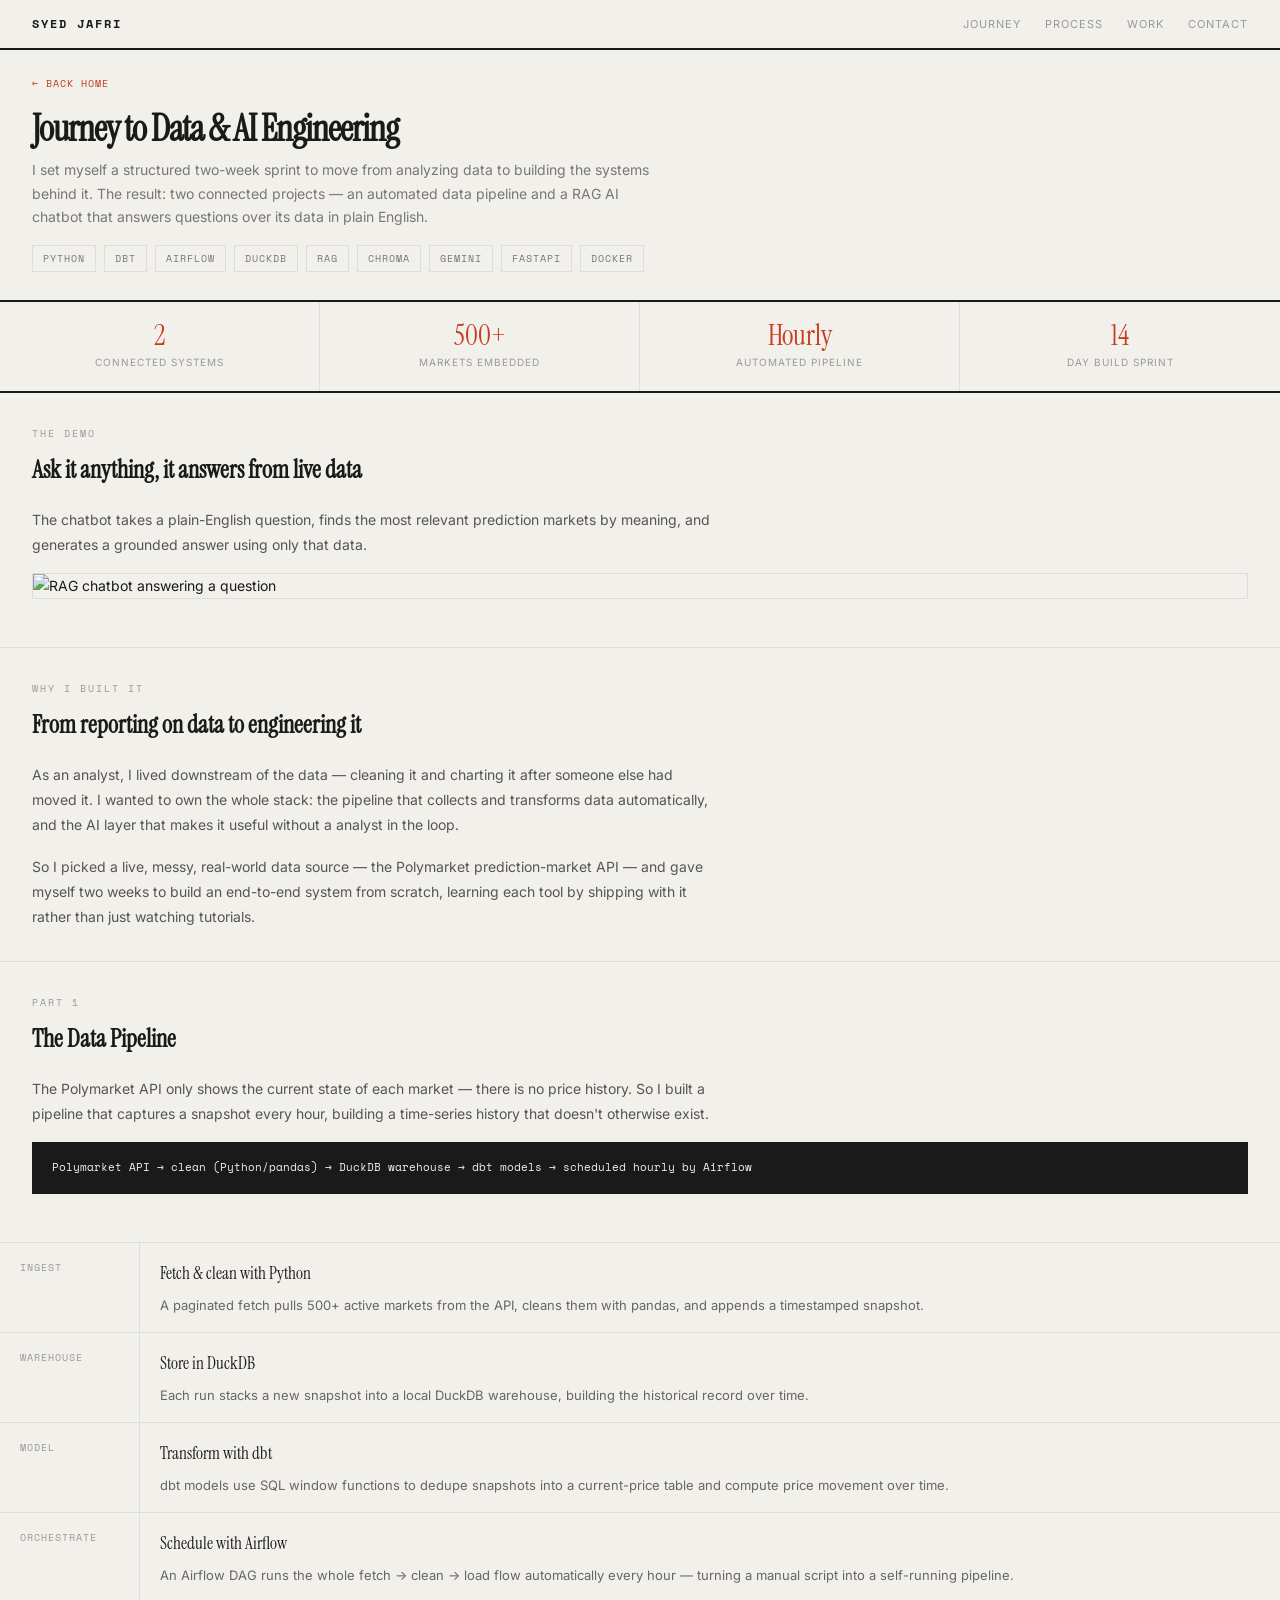
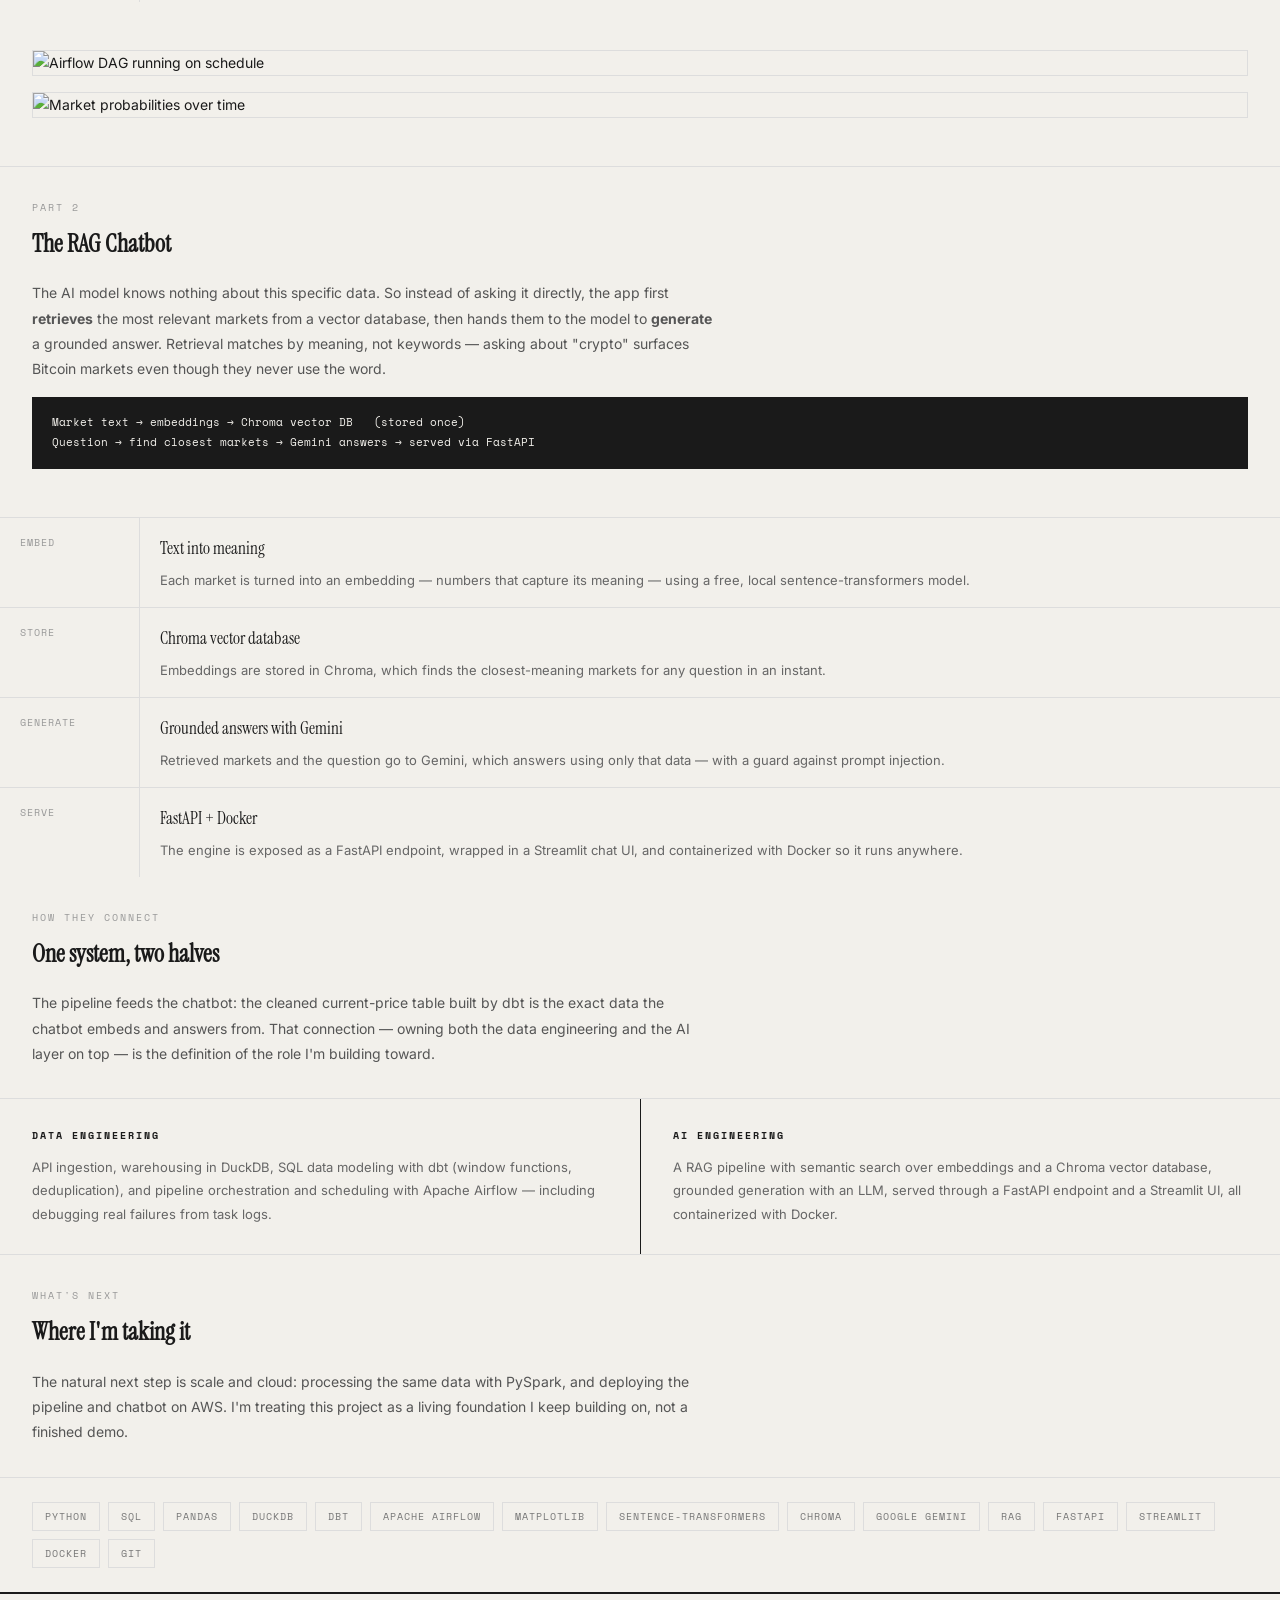
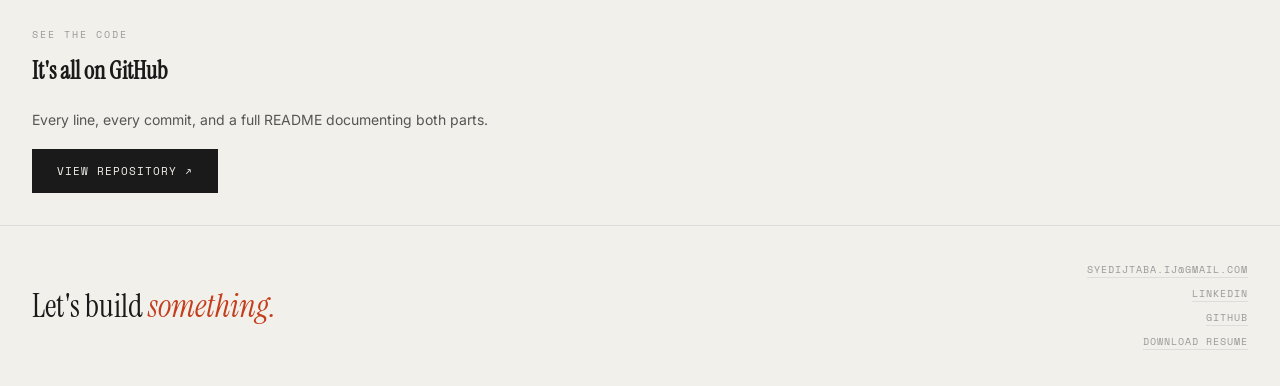
==== journey.html @ 1ba84ef0 "journey file added" ====
<!DOCTYPE html>
<html lang="en">
<head>
  <!-- Google tag (gtag.js) -->
  <script async src="https://www.googletagmanager.com/gtag/js?id=G-CS3M7WJYBJ"></script>
  <script>
    window.dataLayer = window.dataLayer || [];
    function gtag(){dataLayer.push(arguments);}
    gtag('js', new Date());
    gtag('config', 'G-CS3M7WJYBJ');
  </script>

  <meta charset="UTF-8">
  <meta name="viewport" content="width=device-width, initial-scale=1.0">
  <title>Syed Ijtaba Jafri | Journey to Data & AI Engineering</title>
  <meta name="description" content="How I built an end-to-end data pipeline and a RAG AI chatbot to move from data analyst to data & AI engineer.">
  <link rel="stylesheet" href="style.css">
</head>
<body>

<!-- NAV -->
<nav class="nav">
  <a href="index.html" class="nav-name">Syed Jafri</a>
  <div class="nav-links">
    <a href="journey.html">Journey</a>
    <a href="index.html#process">Process</a>
    <a href="index.html#work">Work</a>
    <a href="index.html#contact">Contact</a>
  </div>
</nav>

<!-- HERO -->
<div class="detail-hero">
  <a href="index.html" class="detail-back">&larr; Back home</a>
  <h1 class="detail-title">Journey to Data &amp; AI Engineering</h1>
  <p class="detail-subtitle">I set myself a structured two-week sprint to move from analyzing data to building the systems behind it. The result: two connected projects — an automated data pipeline and a RAG AI chatbot that answers questions over its data in plain English.</p>
  <div class="detail-tags">
    <span class="detail-tag">Python</span>
    <span class="detail-tag">dbt</span>
    <span class="detail-tag">Airflow</span>
    <span class="detail-tag">DuckDB</span>
    <span class="detail-tag">RAG</span>
    <span class="detail-tag">Chroma</span>
    <span class="detail-tag">Gemini</span>
    <span class="detail-tag">FastAPI</span>
    <span class="detail-tag">Docker</span>
  </div>
</div>

<!-- STATS BAR -->
<div class="detail-stats-bar">
  <div class="detail-stat">
    <div class="detail-stat-num">2</div>
    <div class="detail-stat-label">Connected systems</div>
  </div>
  <div class="detail-stat">
    <div class="detail-stat-num">500+</div>
    <div class="detail-stat-label">Markets embedded</div>
  </div>
  <div class="detail-stat">
    <div class="detail-stat-num">Hourly</div>
    <div class="detail-stat-label">Automated pipeline</div>
  </div>
  <div class="detail-stat">
    <div class="detail-stat-num">14</div>
    <div class="detail-stat-label">Day build sprint</div>
  </div>
</div>

<!-- DEMO -->
<div class="detail-section">
  <div class="detail-section-tag">The Demo</div>
  <h2 class="detail-section-title">Ask it anything, it answers from live data</h2>
  <p>The chatbot takes a plain-English question, finds the most relevant prediction markets by meaning, and generates a grounded answer using only that data.</p>
  <!-- Replace demo.gif with your screen recording of the chatbot answering -->
  <img src="demo.gif" alt="RAG chatbot answering a question" class="detail-image">
</div>

<!-- THE PROBLEM -->
<div class="detail-section">
  <div class="detail-section-tag">Why I Built It</div>
  <h2 class="detail-section-title">From reporting on data to engineering it</h2>
  <p>As an analyst, I lived downstream of the data — cleaning it and charting it after someone else had moved it. I wanted to own the whole stack: the pipeline that collects and transforms data automatically, and the AI layer that makes it useful without a analyst in the loop.</p>
  <p>So I picked a live, messy, real-world data source — the Polymarket prediction-market API — and gave myself two weeks to build an end-to-end system from scratch, learning each tool by shipping with it rather than just watching tutorials.</p>
</div>

<!-- PART 1 -->
<div class="detail-section">
  <div class="detail-section-tag">Part 1</div>
  <h2 class="detail-section-title">The Data Pipeline</h2>
  <p>The Polymarket API only shows the current state of each market — there is no price history. So I built a pipeline that captures a snapshot every hour, building a time-series history that doesn't otherwise exist.</p>
  <div class="code-block">Polymarket API  &rarr;  clean (Python/pandas)  &rarr;  DuckDB warehouse  &rarr;  dbt models  &rarr;  scheduled hourly by Airflow</div>
</div>

<div class="phase-grid">
  <div class="phase-item">
    <div class="phase-label">Ingest</div>
    <div class="phase-content">
      <div class="phase-title">Fetch &amp; clean with Python</div>
      <div class="phase-desc">A paginated fetch pulls 500+ active markets from the API, cleans them with pandas, and appends a timestamped snapshot.</div>
    </div>
  </div>
  <div class="phase-item">
    <div class="phase-label">Warehouse</div>
    <div class="phase-content">
      <div class="phase-title">Store in DuckDB</div>
      <div class="phase-desc">Each run stacks a new snapshot into a local DuckDB warehouse, building the historical record over time.</div>
    </div>
  </div>
  <div class="phase-item">
    <div class="phase-label">Model</div>
    <div class="phase-content">
      <div class="phase-title">Transform with dbt</div>
      <div class="phase-desc">dbt models use SQL window functions to dedupe snapshots into a current-price table and compute price movement over time.</div>
    </div>
  </div>
  <div class="phase-item">
    <div class="phase-label">Orchestrate</div>
    <div class="phase-content">
      <div class="phase-title">Schedule with Airflow</div>
      <div class="phase-desc">An Airflow DAG runs the whole fetch &rarr; clean &rarr; load flow automatically every hour — turning a manual script into a self-running pipeline.</div>
    </div>
  </div>
</div>

<div class="detail-section">
  <img src="screenshots/airflow_success.png" alt="Airflow DAG running on schedule" class="detail-image">
  <img src="analysis/price_chart.png" alt="Market probabilities over time" class="detail-image">
</div>

<!-- PART 2 -->
<div class="detail-section">
  <div class="detail-section-tag">Part 2</div>
  <h2 class="detail-section-title">The RAG Chatbot</h2>
  <p>The AI model knows nothing about this specific data. So instead of asking it directly, the app first <strong>retrieves</strong> the most relevant markets from a vector database, then hands them to the model to <strong>generate</strong> a grounded answer. Retrieval matches by meaning, not keywords — asking about "crypto" surfaces Bitcoin markets even though they never use the word.</p>
  <div class="code-block">Market text &rarr; embeddings &rarr; Chroma vector DB&nbsp;&nbsp;&nbsp;(stored once)<br>Question &rarr; find closest markets &rarr; Gemini answers &rarr; served via FastAPI</div>
</div>

<div class="phase-grid">
  <div class="phase-item">
    <div class="phase-label">Embed</div>
    <div class="phase-content">
      <div class="phase-title">Text into meaning</div>
      <div class="phase-desc">Each market is turned into an embedding — numbers that capture its meaning — using a free, local sentence-transformers model.</div>
    </div>
  </div>
  <div class="phase-item">
    <div class="phase-label">Store</div>
    <div class="phase-content">
      <div class="phase-title">Chroma vector database</div>
      <div class="phase-desc">Embeddings are stored in Chroma, which finds the closest-meaning markets for any question in an instant.</div>
    </div>
  </div>
  <div class="phase-item">
    <div class="phase-label">Generate</div>
    <div class="phase-content">
      <div class="phase-title">Grounded answers with Gemini</div>
      <div class="phase-desc">Retrieved markets and the question go to Gemini, which answers using only that data — with a guard against prompt injection.</div>
    </div>
  </div>
  <div class="phase-item">
    <div class="phase-label">Serve</div>
    <div class="phase-content">
      <div class="phase-title">FastAPI + Docker</div>
      <div class="phase-desc">The engine is exposed as a FastAPI endpoint, wrapped in a Streamlit chat UI, and containerized with Docker so it runs anywhere.</div>
    </div>
  </div>
</div>

<!-- THE CONNECTION -->
<div class="detail-section">
  <div class="detail-section-tag">How They Connect</div>
  <h2 class="detail-section-title">One system, two halves</h2>
  <p>The pipeline feeds the chatbot: the cleaned current-price table built by dbt is the exact data the chatbot embeds and answers from. That connection — owning both the data engineering and the AI layer on top — is the definition of the role I'm building toward.</p>
</div>

<!-- WHAT I LEARNED -->
<div class="detail-columns">
  <div class="detail-col">
    <div class="detail-col-head">Data Engineering</div>
    <p>API ingestion, warehousing in DuckDB, SQL data modeling with dbt (window functions, deduplication), and pipeline orchestration and scheduling with Apache Airflow — including debugging real failures from task logs.</p>
  </div>
  <div class="detail-col-divider"></div>
  <div class="detail-col">
    <div class="detail-col-head">AI Engineering</div>
    <p>A RAG pipeline with semantic search over embeddings and a Chroma vector database, grounded generation with an LLM, served through a FastAPI endpoint and a Streamlit UI, all containerized with Docker.</p>
  </div>
</div>

<!-- WHAT'S NEXT -->
<div class="detail-section">
  <div class="detail-section-tag">What's Next</div>
  <h2 class="detail-section-title">Where I'm taking it</h2>
  <p>The natural next step is scale and cloud: processing the same data with PySpark, and deploying the pipeline and chatbot on AWS. I'm treating this project as a living foundation I keep building on, not a finished demo.</p>
</div>

<!-- TECH STACK -->
<div class="tech-stack">
  <span class="tech-tag">Python</span>
  <span class="tech-tag">SQL</span>
  <span class="tech-tag">pandas</span>
  <span class="tech-tag">DuckDB</span>
  <span class="tech-tag">dbt</span>
  <span class="tech-tag">Apache Airflow</span>
  <span class="tech-tag">Matplotlib</span>
  <span class="tech-tag">sentence-transformers</span>
  <span class="tech-tag">Chroma</span>
  <span class="tech-tag">Google Gemini</span>
  <span class="tech-tag">RAG</span>
  <span class="tech-tag">FastAPI</span>
  <span class="tech-tag">Streamlit</span>
  <span class="tech-tag">Docker</span>
  <span class="tech-tag">Git</span>
</div>

<!-- CTA / LINK -->
<div class="detail-section">
  <div class="detail-section-tag">See The Code</div>
  <h2 class="detail-section-title">It's all on GitHub</h2>
  <p>Every line, every commit, and a full README documenting both parts.</p>
  <a href="https://github.com/syed-j/polymarket-pipeline" class="btn primary" target="_blank">View repository &#8599;</a>
</div>

<!-- CONTACT -->
<footer class="footer" id="contact">
  <div class="footer-headline">Let's build <em>something.</em></div>
  <div class="footer-links">
    <a href="mailto:syedijtaba.ij@gmail.com">syedijtaba.ij@gmail.com</a><br>
    <a href="https://linkedin.com/in/ijtabajafri" target="_blank">LinkedIn</a><br>
    <a href="https://github.com/syed-j" target="_blank">GitHub</a><br>
    <a href="Syed_Resume_new.pdf" target="_blank">Download resume</a>
  </div>
</footer>

</body>
</html>
---- style.css ----
@import url('https://fonts.googleapis.com/css2?family=Instrument+Serif:ital@0;1&family=Space+Mono:wght@400;700&family=Inter:wght@400;500;600&display=swap');

*, *::before, *::after {
  margin: 0;
  padding: 0;
  box-sizing: border-box;
}

:root {
  --bg: #f2f0eb;
  --text: #1a1a1a;
  --accent: #c43e1c;
  --muted: #777;
  --faint: #999;
  --ghost: #ccc;
  --border: #1a1a1a;
  --border-light: #ddd;
  --card-bg: #fff;
  --serif: 'Instrument Serif', serif;
  --mono: 'Space Mono', monospace;
  --sans: 'Inter', system-ui, sans-serif;
}

html {
  scroll-behavior: smooth;
}

body {
  background: var(--bg);
  color: var(--text);
  font-family: var(--sans);
  font-size: 14px;
  line-height: 1.7;
  -webkit-font-smoothing: antialiased;
}

a {
  color: inherit;
  text-decoration: none;
}

img {
  max-width: 100%;
  display: block;
}

/* NAV */
.nav {
  display: flex;
  justify-content: space-between;
  align-items: center;
  padding: 14px 32px;
  border-bottom: 2px solid var(--border);
  position: sticky;
  top: 0;
  background: var(--bg);
  z-index: 100;
}

.nav-name {
  font-family: var(--mono);
  font-size: 12px;
  font-weight: 700;
  text-transform: uppercase;
  letter-spacing: 2px;
}

.nav-links {
  display: flex;
  gap: 24px;
}

.nav-links a {
  font-family: var(--sans);
  font-size: 11px;
  color: var(--faint);
  text-transform: uppercase;
  letter-spacing: 1px;
  transition: color 0.2s;
}

.nav-links a:hover {
  color: var(--text);
}

/* HERO */
.hero {
  display: grid;
  grid-template-columns: 5fr 1px 2fr;
  border-bottom: 2px solid var(--border);
}

.hero-main {
  padding: 60px 32px 50px;
}

.hero-divider {
  background: var(--border);
}

.hero-sidebar {
  padding: 28px;
  display: flex;
  flex-direction: column;
  justify-content: center;
}

.hero-kicker {
  font-family: var(--mono);
  font-size: 10px;
  color: var(--accent);
  text-transform: uppercase;
  letter-spacing: 3px;
  margin-bottom: 14px;
}

.hero-headline {
  font-family: var(--serif);
  font-size: 56px;
  font-weight: 400;
  line-height: 1.05;
  letter-spacing: -2px;
  margin-bottom: 18px;
}

.hero-headline em {
  font-style: italic;
  color: var(--accent);
}

.hero-desc {
  font-size: 14px;
  color: var(--muted);
  line-height: 1.8;
  max-width: 480px;
  margin-bottom: 28px;
}

.hero-btns {
  display: flex;
  gap: 12px;
}

.btn {
  font-family: var(--mono);
  font-size: 11px;
  text-transform: uppercase;
  letter-spacing: 1px;
  padding: 12px 24px;
  border: 1.5px solid var(--border);
  background: none;
  color: var(--text);
  cursor: pointer;
  transition: background 0.2s, color 0.2s;
  text-decoration: none;
  display: inline-block;
}

.btn:hover {
  background: var(--text);
  color: var(--bg);
}

.btn.primary {
  background: var(--text);
  color: var(--bg);
}

.btn.primary:hover {
  background: var(--accent);
  border-color: var(--accent);
}

.hero-stat {
  padding: 16px 0;
  border-bottom: 0.5px solid var(--border-light);
}

.hero-stat:last-child {
  border-bottom: none;
}

.hero-stat-num {
  font-family: var(--serif);
  font-size: 32px;
  line-height: 1;
}

.hero-stat-label {
  font-family: var(--sans);
  font-size: 10px;
  color: var(--faint);
  text-transform: uppercase;
  letter-spacing: 1.5px;
  margin-top: 3px;
}

/* MARQUEE */
.marquee {
  overflow: hidden;
  padding: 11px 0;
  border-bottom: 2px solid var(--border);
  white-space: nowrap;
  background: var(--text);
}

.marquee-inner {
  display: inline-block;
  animation: marquee-scroll 25s linear infinite;
  font-family: var(--mono);
  font-size: 11px;
  color: var(--bg);
  letter-spacing: 3px;
  text-transform: uppercase;
  opacity: 0.6;
}

@keyframes marquee-scroll {
  0% { transform: translateX(0); }
  100% { transform: translateX(-50%); }
}

/* SECTIONS */
.section {
  border-bottom: 2px solid var(--border);
}

.section-head {
  display: flex;
  justify-content: space-between;
  align-items: baseline;
  padding: 16px 32px;
  border-bottom: 0.5px solid var(--border-light);
}

.section-num {
  font-family: var(--mono);
  font-size: 10px;
  color: var(--faint);
  text-transform: uppercase;
  letter-spacing: 2px;
}

.section-title {
  font-family: var(--serif);
  font-size: 24px;
}

/* PROCESS */
.process-grid {
  display: grid;
  grid-template-columns: repeat(4, 1fr);
}

.process-step {
  padding: 22px 20px;
  border-right: 1px solid var(--border-light);
}

.process-step:last-child {
  border-right: none;
}

.process-num {
  font-family: var(--serif);
  font-size: 52px;
  color: var(--bg);
  -webkit-text-stroke: 1px var(--ghost);
  line-height: 1;
  margin-bottom: 6px;
}

.process-name {
  font-family: var(--mono);
  font-size: 11px;
  font-weight: 700;
  text-transform: uppercase;
  letter-spacing: 1px;
  margin-bottom: 6px;
}

.process-tools {
  font-size: 11px;
  color: var(--faint);
  line-height: 1.8;
}

/* IMPACT ROW */
.impact-row {
  display: grid;
  grid-template-columns: 1fr 1px 2fr;
  border-top: 1px solid var(--border-light);
}

.impact-stats {
  display: grid;
  grid-template-columns: 1fr 1fr;
}

.impact-divider {
  background: var(--border);
}

.impact-stat {
  padding: 18px 20px;
  border-right: 0.5px solid var(--border-light);
  border-bottom: 0.5px solid var(--border-light);
}

.impact-stat-num {
  font-family: var(--serif);
  font-size: 28px;
  color: var(--accent);
}

.impact-stat-label {
  font-family: var(--sans);
  font-size: 9px;
  color: var(--faint);
  text-transform: uppercase;
  letter-spacing: 1.5px;
  margin-top: 2px;
}

.impact-text {
  padding: 20px 24px;
  display: flex;
  align-items: center;
}

.impact-text p {
  font-size: 13px;
  color: #666;
  line-height: 1.8;
}

.impact-text strong {
  color: var(--accent);
  font-weight: 600;
}

/* PROJECT LIST */
.project-item {
  display: grid;
  grid-template-columns: 40px 1fr 180px 80px 30px;
  align-items: center;
  padding: 16px 32px;
  border-bottom: 0.5px solid var(--border-light);
  transition: background 0.15s, padding-left 0.15s;
  text-decoration: none;
  color: var(--text);
}

.project-item:hover {
  background: rgba(0, 0, 0, 0.02);
  padding-left: 40px;
}

.proj-idx {
  font-family: var(--mono);
  font-size: 11px;
  color: var(--ghost);
}

.proj-name {
  font-family: var(--serif);
  font-size: 18px;
}

.proj-tags {
  font-family: var(--mono);
  font-size: 10px;
  color: #aaa;
  text-align: right;
}

.proj-year {
  font-family: var(--sans);
  font-size: 11px;
  color: var(--ghost);
  text-align: right;
}

.proj-arrow {
  color: var(--accent);
  font-size: 16px;
  text-align: right;
  transition: transform 0.2s;
}

.project-item:hover .proj-arrow {
  transform: translate(3px, -3px);
}

/* FOOTER / CONTACT */
.footer {
  padding: 32px;
  display: flex;
  justify-content: space-between;
  align-items: center;
}

.footer-headline {
  font-family: var(--serif);
  font-size: 32px;
}

.footer-headline em {
  font-style: italic;
  color: var(--accent);
}

.footer-links {
  font-family: var(--mono);
  font-size: 10px;
  color: var(--faint);
  text-align: right;
  line-height: 2.4;
  text-transform: uppercase;
  letter-spacing: 1px;
}

.footer-links a {
  border-bottom: 1px solid var(--border-light);
  transition: border-color 0.2s, color 0.2s;
}

.footer-links a:hover {
  color: var(--accent);
  border-color: var(--accent);
}

/* ===========================
   PROJECT DETAIL PAGES
   =========================== */

.detail-hero {
  padding: 20px 32px 28px;
  border-bottom: 2px solid var(--border);
}

.detail-back {
  font-family: var(--mono);
  font-size: 10px;
  color: var(--accent);
  text-transform: uppercase;
  letter-spacing: 1px;
  display: inline-flex;
  align-items: center;
  gap: 6px;
  margin-bottom: 16px;
  transition: gap 0.2s;
}

.detail-back:hover {
  gap: 10px;
}

.detail-title {
  font-family: var(--serif);
  font-size: 36px;
  letter-spacing: -1px;
  margin-bottom: 8px;
  line-height: 1.15;
}

.detail-subtitle {
  font-size: 14px;
  color: var(--muted);
  line-height: 1.7;
  max-width: 640px;
  margin-bottom: 16px;
}

.detail-meta {
  font-family: var(--mono);
  font-size: 10px;
  color: #aaa;
  display: flex;
  flex-wrap: wrap;
  gap: 16px;
}

.detail-tags {
  display: flex;
  flex-wrap: wrap;
  gap: 8px;
  margin-top: 16px;
}

.detail-tag {
  font-family: var(--mono);
  font-size: 10px;
  padding: 4px 10px;
  border: 1px solid var(--border-light);
  text-transform: uppercase;
  letter-spacing: 1px;
  color: var(--muted);
}

/* Stats bar */
.detail-stats-bar {
  display: grid;
  grid-template-columns: repeat(auto-fit, minmax(100px, 1fr));
  border-bottom: 2px solid var(--border);
}

.detail-stat {
  padding: 20px 24px;
  border-right: 0.5px solid var(--border-light);
  text-align: center;
}

.detail-stat:last-child {
  border-right: none;
}

.detail-stat-num {
  font-family: var(--serif);
  font-size: 28px;
  color: var(--accent);
  line-height: 1;
}

.detail-stat-label {
  font-size: 10px;
  color: var(--faint);
  text-transform: uppercase;
  letter-spacing: 1px;
  margin-top: 4px;
}

/* Content sections */
.detail-section {
  padding: 32px;
  border-bottom: 0.5px solid var(--border-light);
}

.detail-section:last-child {
  border-bottom: 2px solid var(--border);
}

.detail-section-tag {
  font-family: var(--mono);
  font-size: 10px;
  color: var(--faint);
  text-transform: uppercase;
  letter-spacing: 2px;
  margin-bottom: 8px;
}

.detail-section-title {
  font-family: var(--serif);
  font-size: 24px;
  margin-bottom: 16px;
}

.detail-section p {
  font-size: 14px;
  color: #555;
  line-height: 1.8;
  max-width: 680px;
  margin-bottom: 16px;
}

.detail-section p:last-child {
  margin-bottom: 0;
}

/* Two column layout */
.detail-columns {
  display: grid;
  grid-template-columns: 1fr 1px 1fr;
  border-bottom: 0.5px solid var(--border-light);
}

.detail-col {
  padding: 28px 32px;
}

.detail-col-divider {
  background: var(--border);
}

.detail-col-head {
  font-family: var(--mono);
  font-size: 10px;
  font-weight: 700;
  text-transform: uppercase;
  letter-spacing: 2px;
  margin-bottom: 12px;
}

.detail-col p {
  font-size: 13px;
  color: #666;
  line-height: 1.8;
}

/* Tables */
.detail-table {
  width: 100%;
  border-collapse: collapse;
  font-size: 13px;
  margin: 16px 0;
}

.detail-table th {
  font-family: var(--mono);
  font-size: 10px;
  text-transform: uppercase;
  letter-spacing: 1px;
  text-align: left;
  padding: 10px 12px;
  border-bottom: 1.5px solid var(--border);
  color: var(--faint);
  font-weight: 400;
}

.detail-table td {
  padding: 10px 12px;
  border-bottom: 0.5px solid var(--border-light);
  color: #555;
}

.detail-table tr:last-child td {
  border-bottom: none;
}

/* Timeline / phases */
.phase-grid {
  display: grid;
  gap: 0;
}

.phase-item {
  display: grid;
  grid-template-columns: 140px 1fr;
  border-bottom: 0.5px solid var(--border-light);
}

.phase-item:last-child {
  border-bottom: none;
}

.phase-label {
  padding: 16px 20px;
  border-right: 1px solid var(--border-light);
  font-family: var(--mono);
  font-size: 10px;
  color: var(--faint);
  text-transform: uppercase;
  letter-spacing: 1px;
}

.phase-content {
  padding: 16px 20px;
}

.phase-title {
  font-family: var(--serif);
  font-size: 17px;
  margin-bottom: 6px;
}

.phase-desc {
  font-size: 13px;
  color: #666;
  line-height: 1.7;
}

/* Insight cards */
.insights-grid {
  display: grid;
  grid-template-columns: 1fr 1fr;
  gap: 0;
}

.insight {
  padding: 24px;
  border-right: 0.5px solid var(--border-light);
  border-bottom: 0.5px solid var(--border-light);
}

.insight:nth-child(2n) {
  border-right: none;
}

.insight-title {
  font-family: var(--serif);
  font-size: 17px;
  margin-bottom: 8px;
}

.insight-text {
  font-size: 13px;
  color: #666;
  line-height: 1.7;
}

/* Persona / feature cards */
.card-grid {
  display: grid;
  grid-template-columns: repeat(auto-fit, minmax(140px, 1fr));
  gap: 0;
}

.card {
  padding: 20px;
  border-right: 0.5px solid var(--border-light);
  border-bottom: 0.5px solid var(--border-light);
}

.card:last-child {
  border-right: none;
}

.card-title {
  font-family: var(--mono);
  font-size: 11px;
  font-weight: 700;
  text-transform: uppercase;
  letter-spacing: 1px;
  margin-bottom: 8px;
}

.card-label {
  font-size: 10px;
  color: var(--accent);
  text-transform: uppercase;
  letter-spacing: 1px;
  margin-bottom: 10px;
}

.card-detail {
  font-size: 12px;
  color: #666;
  line-height: 1.6;
}

/* Code blocks */
.code-block {
  font-family: var(--mono);
  font-size: 11px;
  background: var(--text);
  color: var(--bg);
  padding: 16px 20px;
  line-height: 1.8;
  overflow-x: auto;
  margin: 16px 0;
}

/* Progress bars (policy adoption etc) */
.bar-item {
  display: grid;
  grid-template-columns: 200px 1fr 60px;
  align-items: center;
  gap: 12px;
  padding: 6px 0;
  border-bottom: 0.5px solid var(--border-light);
}

.bar-label {
  font-size: 12px;
  color: #555;
}

.bar-track {
  height: 6px;
  background: var(--border-light);
  position: relative;
}

.bar-fill {
  height: 100%;
  background: var(--accent);
}

.bar-value {
  font-family: var(--mono);
  font-size: 11px;
  color: var(--faint);
  text-align: right;
}

/* Dashboard images */
.detail-image {
  width: 100%;
  border: 1px solid var(--border-light);
  margin: 16px 0;
}

/* Models comparison */
.model-grid {
  display: grid;
  grid-template-columns: repeat(3, 1fr);
  gap: 0;
}

.model-card {
  padding: 24px;
  border-right: 0.5px solid var(--border-light);
}

.model-card:last-child {
  border-right: none;
}

.model-card.selected {
  border-top: 3px solid var(--accent);
}

.model-name {
  font-family: var(--serif);
  font-size: 17px;
  margin-bottom: 4px;
}

.model-score {
  font-family: var(--serif);
  font-size: 28px;
  color: var(--accent);
  margin-bottom: 8px;
}

.model-desc {
  font-size: 12px;
  color: #666;
  line-height: 1.6;
}

/* Prediction ranking */
.rank-item {
  display: grid;
  grid-template-columns: 40px 1fr 100px;
  align-items: center;
  padding: 14px 20px;
  border-bottom: 0.5px solid var(--border-light);
}

.rank-pos {
  font-family: var(--serif);
  font-size: 24px;
  color: var(--ghost);
}

.rank-name {
  font-family: var(--serif);
  font-size: 18px;
}

.rank-value {
  font-family: var(--mono);
  font-size: 12px;
  color: var(--accent);
  text-align: right;
}

/* Tech stack footer */
.tech-stack {
  padding: 24px 32px;
  display: flex;
  flex-wrap: wrap;
  gap: 8px;
  border-bottom: 2px solid var(--border);
}

.tech-tag {
  font-family: var(--mono);
  font-size: 10px;
  padding: 5px 12px;
  border: 1px solid var(--border-light);
  text-transform: uppercase;
  letter-spacing: 1px;
  color: var(--muted);
}

/* KPI cards */
.kpi-grid {
  display: grid;
  grid-template-columns: repeat(auto-fit, minmax(200px, 1fr));
  gap: 0;
}

.kpi {
  padding: 24px;
  border-right: 0.5px solid var(--border-light);
  border-bottom: 0.5px solid var(--border-light);
}

.kpi:last-child {
  border-right: none;
}

.kpi-label {
  font-family: var(--mono);
  font-size: 10px;
  color: var(--faint);
  text-transform: uppercase;
  letter-spacing: 1px;
  margin-bottom: 6px;
}

.kpi-title {
  font-family: var(--serif);
  font-size: 17px;
  margin-bottom: 8px;
}

.kpi-desc {
  font-size: 12px;
  color: #666;
  line-height: 1.6;
  margin-bottom: 10px;
}

.kpi-formula {
  font-family: var(--mono);
  font-size: 10px;
  color: var(--faint);
  padding: 8px 12px;
  background: rgba(0,0,0,0.03);
  border-left: 2px solid var(--accent);
}

/* Division / category stats */
.stat-row {
  display: grid;
  grid-template-columns: 1fr 100px 60px;
  align-items: center;
  padding: 10px 20px;
  border-bottom: 0.5px solid var(--border-light);
}

.stat-row:last-child {
  border-bottom: none;
}

.stat-name {
  font-size: 13px;
  color: #555;
}

.stat-value {
  font-family: var(--mono);
  font-size: 13px;
  color: var(--text);
  text-align: right;
}

.stat-pct {
  font-family: var(--mono);
  font-size: 11px;
  color: var(--faint);
  text-align: right;
}

/* Responsive */
@media (max-width: 768px) {
  .hero {
    grid-template-columns: 1fr;
  }

  .hero-divider {
    height: 1px;
    width: 100%;
  }

  .hero-sidebar {
    flex-direction: row;
    flex-wrap: wrap;
    gap: 16px;
    padding: 20px 32px;
    border-top: 2px solid var(--border);
  }

  .hero-stat {
    border-bottom: none;
    padding: 0;
  }

  .hero-headline {
    font-size: 36px;
    letter-spacing: -1px;
  }

  .process-grid {
    grid-template-columns: 1fr 1fr;
  }

  .process-step {
    border-bottom: 1px solid var(--border-light);
  }

  .impact-row {
    grid-template-columns: 1fr;
  }

  .impact-divider {
    height: 1px;
    width: 100%;
  }

  .project-item {
    grid-template-columns: 30px 1fr 30px;
    padding: 14px 20px;
  }

  .proj-tags,
  .proj-year {
    display: none;
  }

  .section-head {
    padding: 14px 20px;
  }

  .detail-columns {
    grid-template-columns: 1fr;
  }

  .detail-col-divider {
    height: 1px;
    width: 100%;
  }

  .insights-grid {
    grid-template-columns: 1fr;
  }

  .model-grid {
    grid-template-columns: 1fr;
  }

  .card-grid {
    grid-template-columns: 1fr 1fr;
  }

  .footer {
    flex-direction: column;
    gap: 20px;
    text-align: center;
  }

  .footer-links {
    text-align: center;
  }

  .nav {
    padding: 12px 20px;
  }

  .hero-main {
    padding: 40px 20px 32px;
  }

  .detail-hero {
    padding: 16px 20px 24px;
  }

  .detail-title {
    font-size: 28px;
  }

  .detail-section {
    padding: 24px 20px;
  }

  .detail-stats-bar {
    grid-template-columns: repeat(2, 1fr);
  }

  .bar-item {
    grid-template-columns: 1fr 60px;
  }

  .bar-label {
    grid-column: 1 / -1;
  }
}
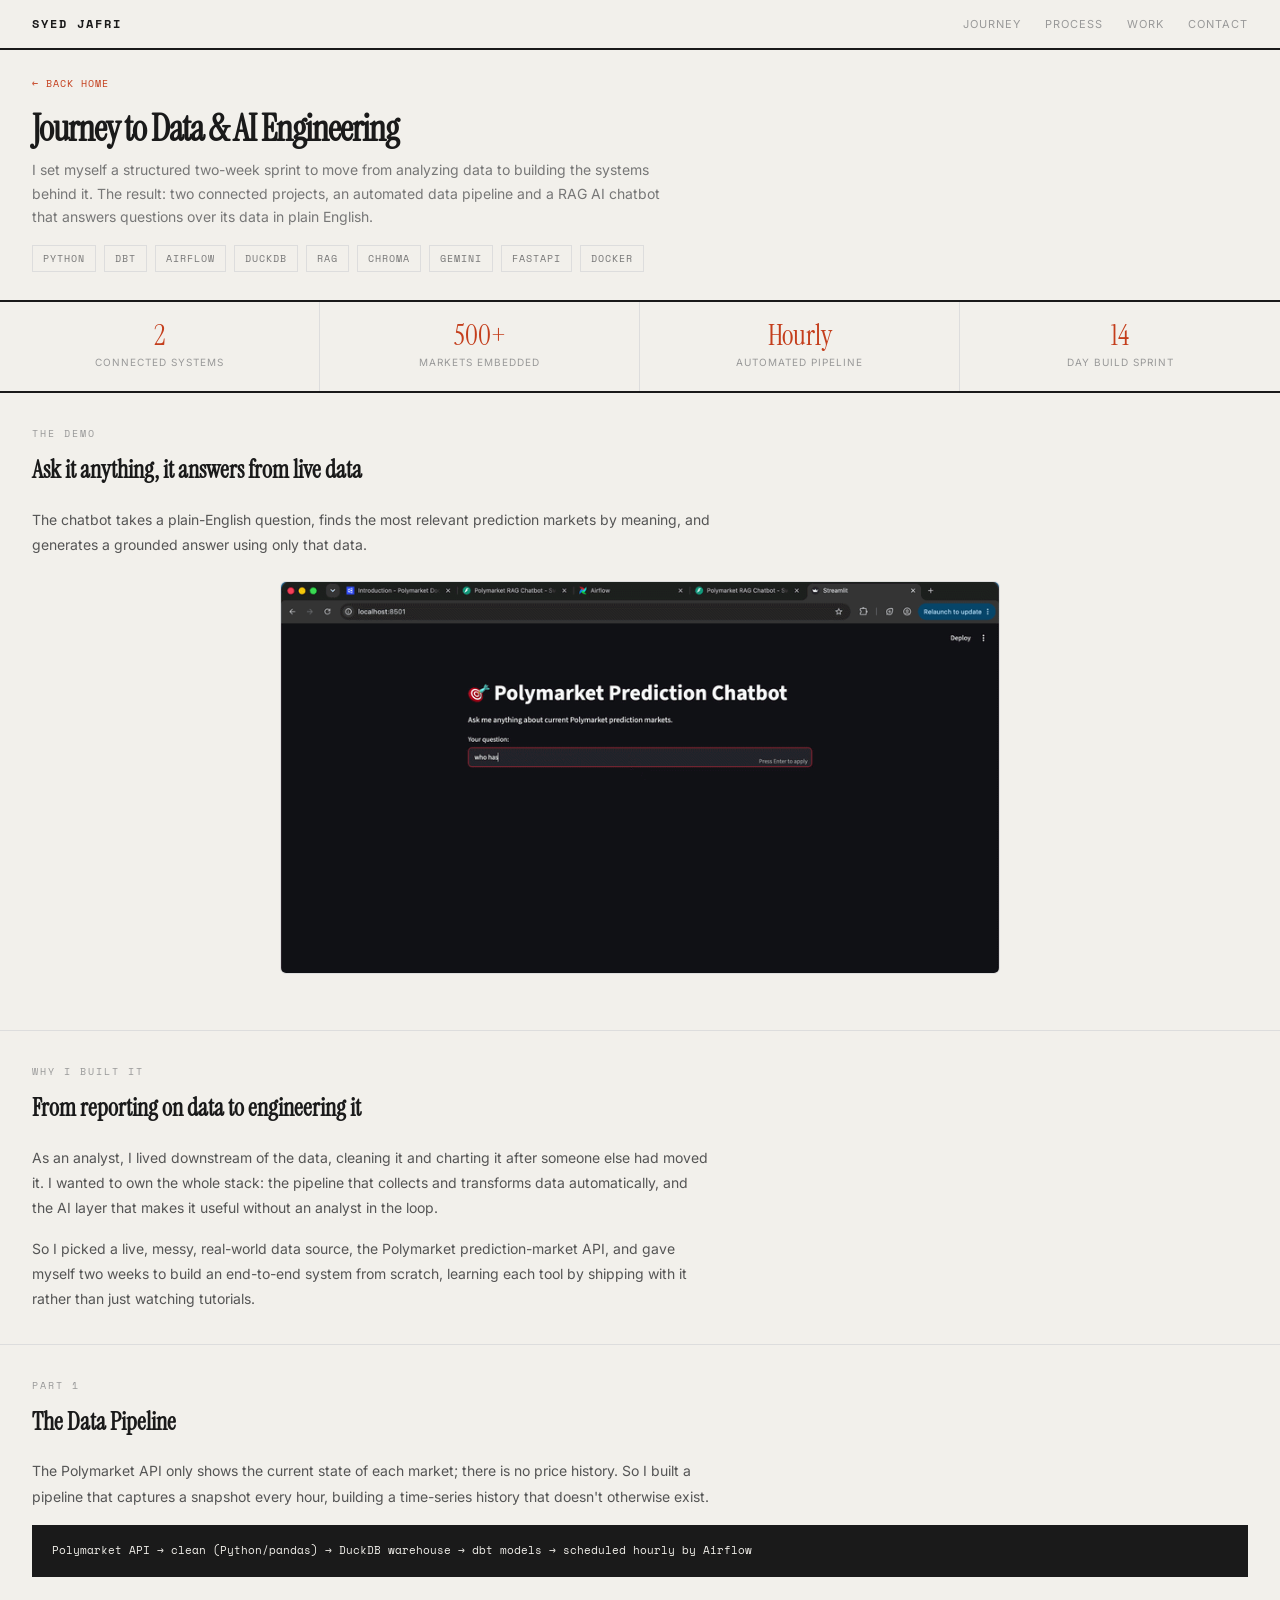
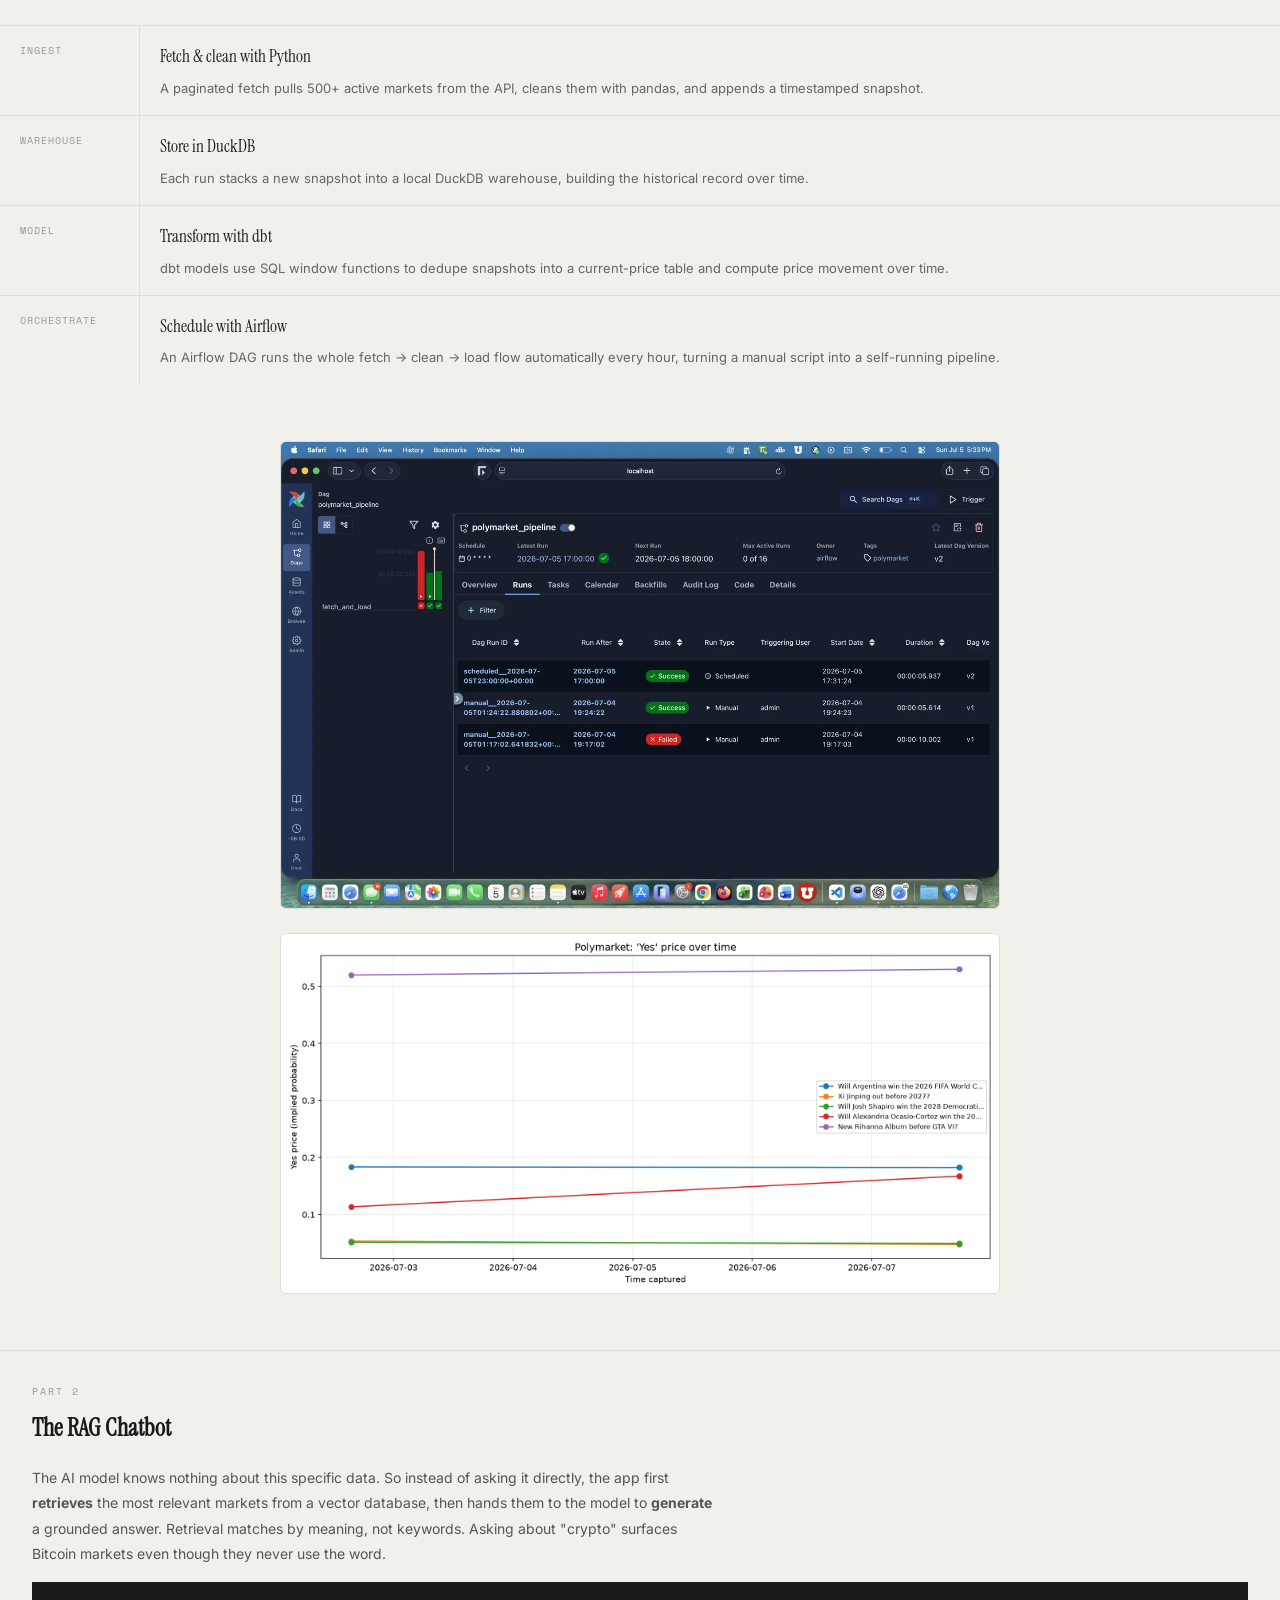
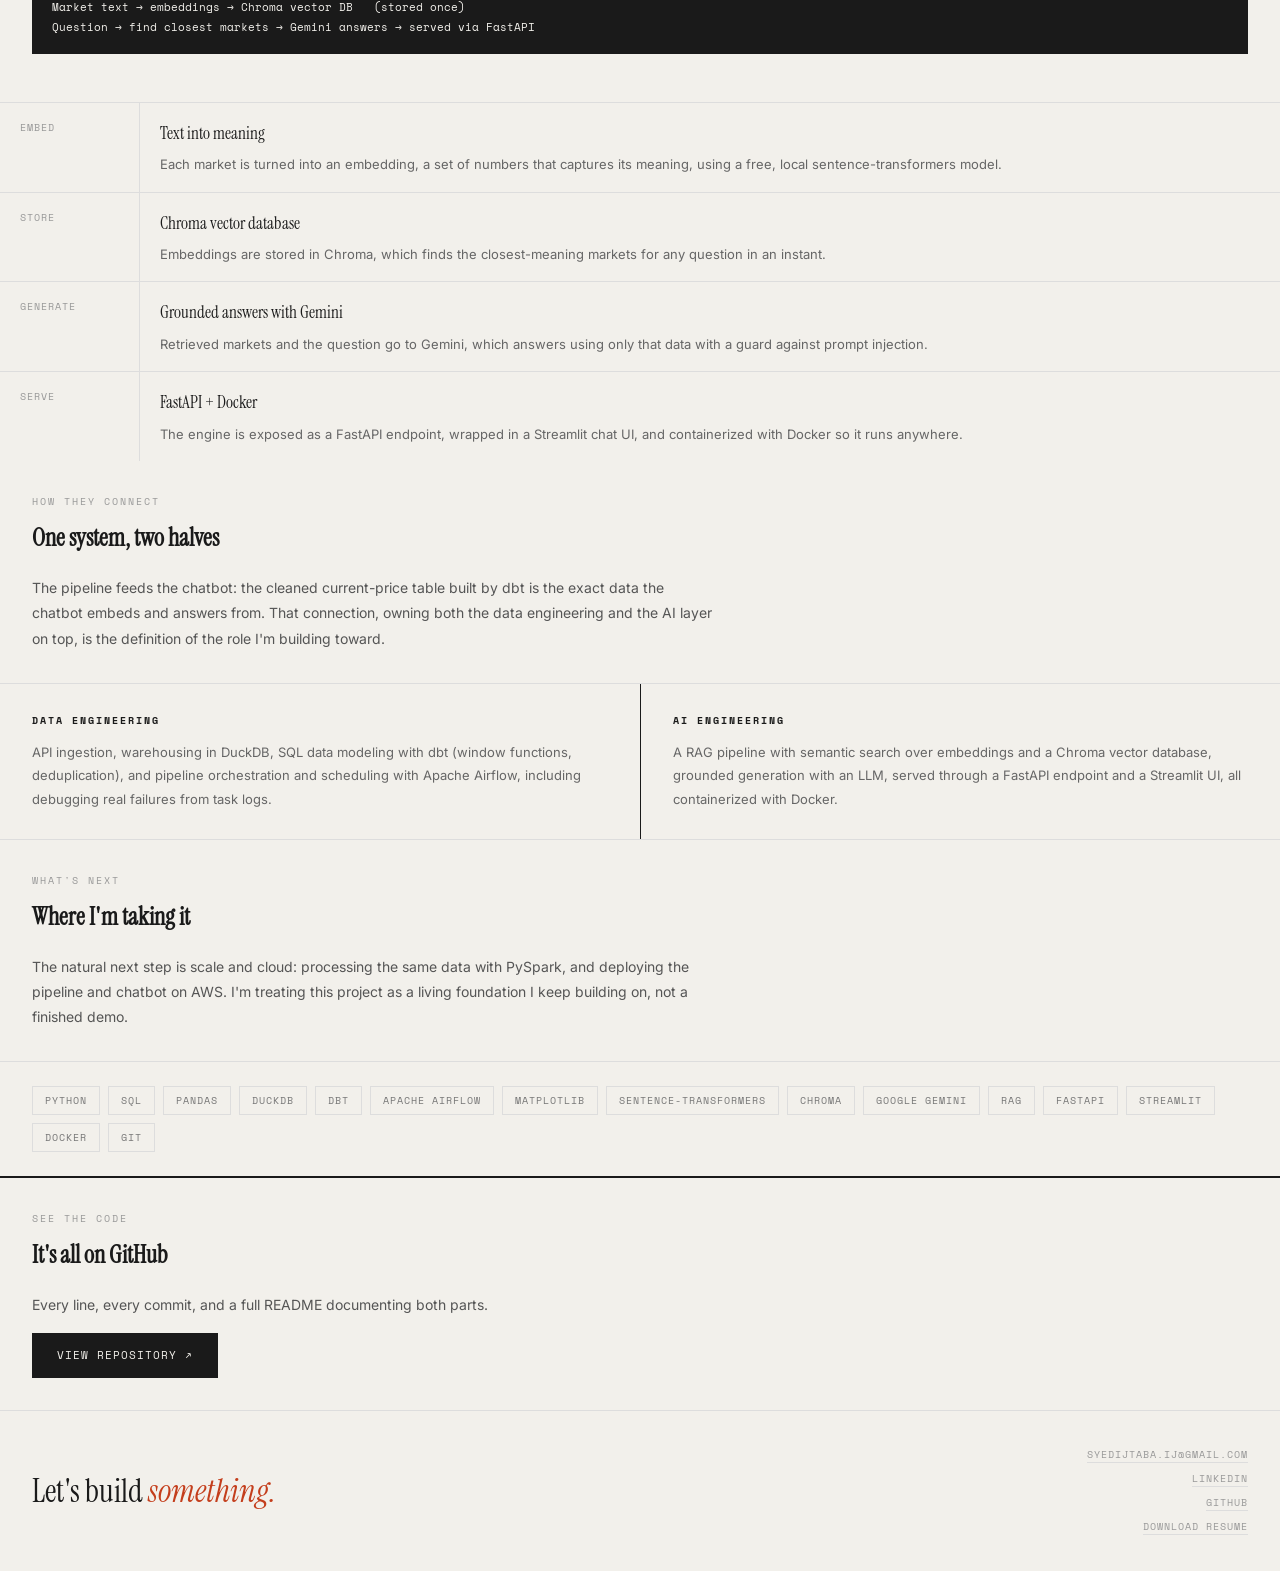
==== commit a7939f09: "Fix resume links and update experience Point every resume button to the existing PDF, show Yellowzip" ====
--- a/journey.html
+++ b/journey.html
@@ -33,7 +33,7 @@
 <div class="detail-hero">
   <a href="index.html" class="detail-back">&larr; Back home</a>
   <h1 class="detail-title">Journey to Data &amp; AI Engineering</h1>
-  <p class="detail-subtitle">I set myself a structured two-week sprint to move from analyzing data to building the systems behind it. The result: two connected projects — an automated data pipeline and a RAG AI chatbot that answers questions over its data in plain English.</p>
+  <p class="detail-subtitle">I set myself a structured two-week sprint to move from analyzing data to building the systems behind it. The result: two connected projects, an automated data pipeline and a RAG AI chatbot that answers questions over its data in plain English.</p>
   <div class="detail-tags">
     <span class="detail-tag">Python</span>
     <span class="detail-tag">dbt</span>
@@ -80,15 +80,15 @@
 <div class="detail-section">
   <div class="detail-section-tag">Why I Built It</div>
   <h2 class="detail-section-title">From reporting on data to engineering it</h2>
-  <p>As an analyst, I lived downstream of the data — cleaning it and charting it after someone else had moved it. I wanted to own the whole stack: the pipeline that collects and transforms data automatically, and the AI layer that makes it useful without a analyst in the loop.</p>
-  <p>So I picked a live, messy, real-world data source — the Polymarket prediction-market API — and gave myself two weeks to build an end-to-end system from scratch, learning each tool by shipping with it rather than just watching tutorials.</p>
+  <p>As an analyst, I lived downstream of the data, cleaning it and charting it after someone else had moved it. I wanted to own the whole stack: the pipeline that collects and transforms data automatically, and the AI layer that makes it useful without an analyst in the loop.</p>
+  <p>So I picked a live, messy, real-world data source, the Polymarket prediction-market API, and gave myself two weeks to build an end-to-end system from scratch, learning each tool by shipping with it rather than just watching tutorials.</p>
 </div>
 
 <!-- PART 1 -->
 <div class="detail-section">
   <div class="detail-section-tag">Part 1</div>
   <h2 class="detail-section-title">The Data Pipeline</h2>
-  <p>The Polymarket API only shows the current state of each market — there is no price history. So I built a pipeline that captures a snapshot every hour, building a time-series history that doesn't otherwise exist.</p>
+  <p>The Polymarket API only shows the current state of each market; there is no price history. So I built a pipeline that captures a snapshot every hour, building a time-series history that doesn't otherwise exist.</p>
   <div class="code-block">Polymarket API  &rarr;  clean (Python/pandas)  &rarr;  DuckDB warehouse  &rarr;  dbt models  &rarr;  scheduled hourly by Airflow</div>
 </div>
 
@@ -118,7 +118,7 @@
     <div class="phase-label">Orchestrate</div>
     <div class="phase-content">
       <div class="phase-title">Schedule with Airflow</div>
-      <div class="phase-desc">An Airflow DAG runs the whole fetch &rarr; clean &rarr; load flow automatically every hour — turning a manual script into a self-running pipeline.</div>
+      <div class="phase-desc">An Airflow DAG runs the whole fetch &rarr; clean &rarr; load flow automatically every hour, turning a manual script into a self-running pipeline.</div>
     </div>
   </div>
 </div>
@@ -132,7 +132,7 @@
 <div class="detail-section">
   <div class="detail-section-tag">Part 2</div>
   <h2 class="detail-section-title">The RAG Chatbot</h2>
-  <p>The AI model knows nothing about this specific data. So instead of asking it directly, the app first <strong>retrieves</strong> the most relevant markets from a vector database, then hands them to the model to <strong>generate</strong> a grounded answer. Retrieval matches by meaning, not keywords — asking about "crypto" surfaces Bitcoin markets even though they never use the word.</p>
+  <p>The AI model knows nothing about this specific data. So instead of asking it directly, the app first <strong>retrieves</strong> the most relevant markets from a vector database, then hands them to the model to <strong>generate</strong> a grounded answer. Retrieval matches by meaning, not keywords. Asking about "crypto" surfaces Bitcoin markets even though they never use the word.</p>
   <div class="code-block">Market text &rarr; embeddings &rarr; Chroma vector DB&nbsp;&nbsp;&nbsp;(stored once)<br>Question &rarr; find closest markets &rarr; Gemini answers &rarr; served via FastAPI</div>
 </div>
 
@@ -141,7 +141,7 @@
     <div class="phase-label">Embed</div>
     <div class="phase-content">
       <div class="phase-title">Text into meaning</div>
-      <div class="phase-desc">Each market is turned into an embedding — numbers that capture its meaning — using a free, local sentence-transformers model.</div>
+      <div class="phase-desc">Each market is turned into an embedding, a set of numbers that captures its meaning, using a free, local sentence-transformers model.</div>
     </div>
   </div>
   <div class="phase-item">
@@ -155,7 +155,7 @@
     <div class="phase-label">Generate</div>
     <div class="phase-content">
       <div class="phase-title">Grounded answers with Gemini</div>
-      <div class="phase-desc">Retrieved markets and the question go to Gemini, which answers using only that data — with a guard against prompt injection.</div>
+      <div class="phase-desc">Retrieved markets and the question go to Gemini, which answers using only that data with a guard against prompt injection.</div>
     </div>
   </div>
   <div class="phase-item">
@@ -171,14 +171,14 @@
 <div class="detail-section">
   <div class="detail-section-tag">How They Connect</div>
   <h2 class="detail-section-title">One system, two halves</h2>
-  <p>The pipeline feeds the chatbot: the cleaned current-price table built by dbt is the exact data the chatbot embeds and answers from. That connection — owning both the data engineering and the AI layer on top — is the definition of the role I'm building toward.</p>
+  <p>The pipeline feeds the chatbot: the cleaned current-price table built by dbt is the exact data the chatbot embeds and answers from. That connection, owning both the data engineering and the AI layer on top, is the definition of the role I'm building toward.</p>
 </div>
 
 <!-- WHAT I LEARNED -->
 <div class="detail-columns">
   <div class="detail-col">
     <div class="detail-col-head">Data Engineering</div>
-    <p>API ingestion, warehousing in DuckDB, SQL data modeling with dbt (window functions, deduplication), and pipeline orchestration and scheduling with Apache Airflow — including debugging real failures from task logs.</p>
+    <p>API ingestion, warehousing in DuckDB, SQL data modeling with dbt (window functions, deduplication), and pipeline orchestration and scheduling with Apache Airflow, including debugging real failures from task logs.</p>
   </div>
   <div class="detail-col-divider"></div>
   <div class="detail-col">
@@ -228,7 +228,7 @@
     <a href="mailto:syedijtaba.ij@gmail.com">syedijtaba.ij@gmail.com</a><br>
     <a href="https://linkedin.com/in/ijtabajafri" target="_blank">LinkedIn</a><br>
     <a href="https://github.com/syed-j" target="_blank">GitHub</a><br>
-    <a href="Syed_Resume_new.pdf" target="_blank">Download resume</a>
+    <a href="Syed_Jafri_Resume.pdf" target="_blank">Download resume</a>
   </div>
 </footer>
 
--- a/style.css
+++ b/style.css
@@ -785,9 +785,13 @@
 
 /* Dashboard images */
 .detail-image {
+  display: block;
+  max-width: 720px;
   width: 100%;
+  height: auto;
+  margin: 24px auto;
   border: 1px solid var(--border-light);
-  margin: 16px 0;
+  border-radius: 6px;
 }
 
 /* Models comparison */
